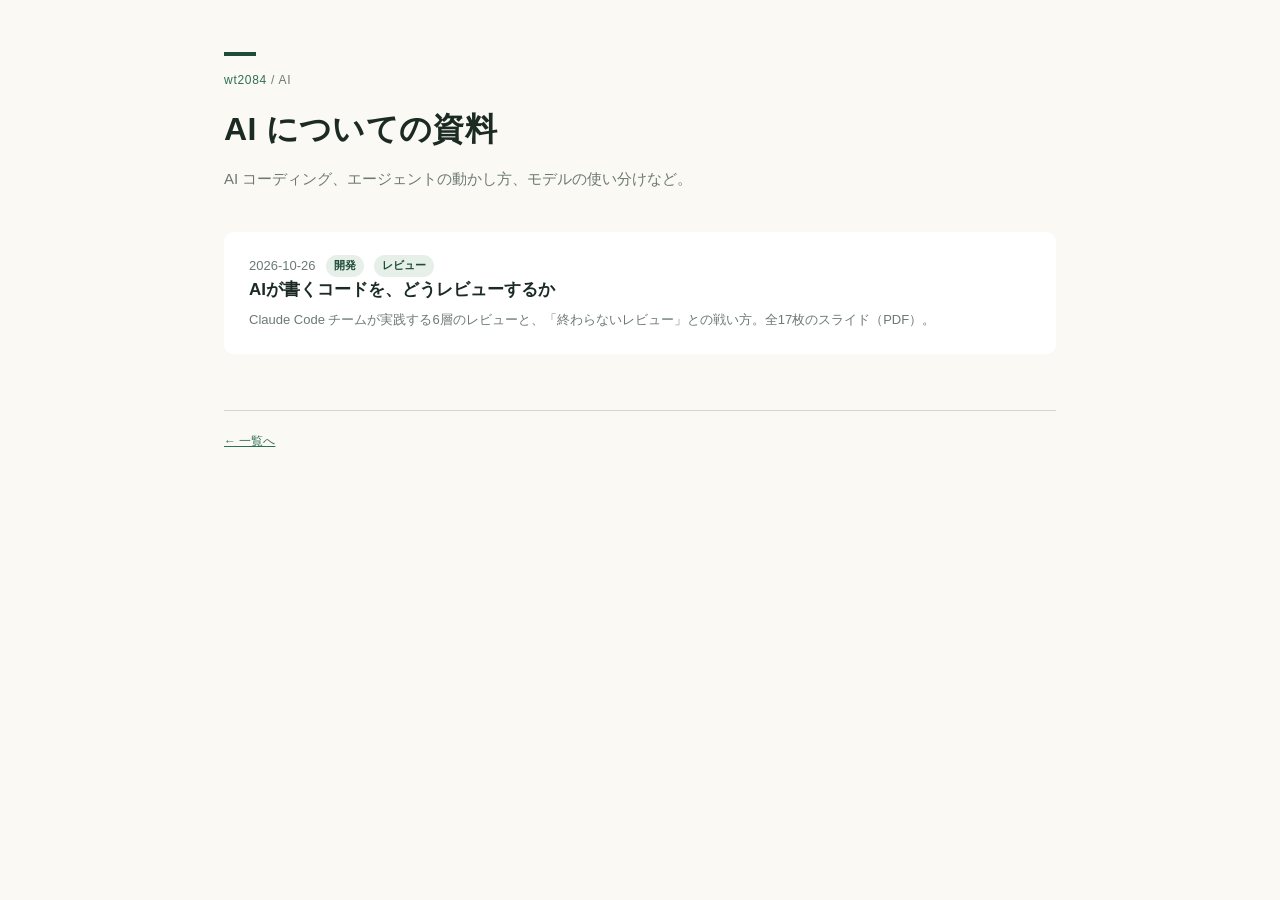
==== ai/index.html @ 4d9fa49a "公開: サイトの雛形とAIコードレビューの資料(全17枚)" ====
<!DOCTYPE html>
<html lang="ja">
<head>
<meta charset="utf-8">
<meta name="viewport" content="width=device-width, initial-scale=1">
<title>AI についての資料 — wt2084</title>
<meta name="description" content="AI コーディング、エージェント、モデルの使い分けについてまとめた資料と記事。">
<link rel="stylesheet" href="/assets/site.css">

<meta property="og:type" content="website">
<meta property="og:site_name" content="wt2084">
<meta property="og:title" content="AI についての資料 — wt2084">
<meta property="og:description" content="AI コーディング、エージェント、モデルの使い分けについてまとめた資料と記事。">
<meta property="og:url" content="https://wt2084.github.io/ai/">
<meta property="og:image" content="https://wt2084.github.io/ogp.png">
<meta name="twitter:card" content="summary_large_image">
<meta name="twitter:image" content="https://wt2084.github.io/ogp.png">
</head>
<body>
<div class="wrap">

  <div class="bar"></div>
  <p class="kicker"><a href="/" style="text-decoration:none">wt2084</a>  /  AI</p>

  <h1>AI についての資料</h1>

  <p class="lead">
    AI コーディング、エージェントの動かし方、モデルの使い分けなど。
  </p>

  <ul class="list">
    <li>
      <a class="item" href="/ai/code-review-2026-10/">
        <p class="meta"><span>2026-10-26</span><span class="tag">開発</span><span class="tag">レビュー</span></p>
        <h3>AIが書くコードを、どうレビューするか</h3>
        <p>Claude Code チームが実践する6層のレビューと、「終わらないレビュー」との戦い方。全17枚のスライド（PDF）。</p>
      </a>
    </li>
  </ul>

  <footer>
    <a href="/">← 一覧へ</a>
  </footer>

</div>
</body>
</html>
---- assets/site.css ----
:root{
  --bg:#FBF9F4; --ink:#1B2A23; --muted:#6C7A72;
  --green:#1E4B3A; --green-mid:#2F6F55; --pale:#E6EFE8;
  --sand:#F1ECE1; --amber:#A9641F; --amber-pale:#F7EADA; --line:#D9D3C5;
}
*{box-sizing:border-box}
html{-webkit-text-size-adjust:100%}
body{
  margin:0; background:var(--bg); color:var(--ink);
  font-family:"ヒラギノ角ゴシック","Hiragino Sans","Noto Sans JP","Yu Gothic",sans-serif;
  line-height:1.75;
}
a{color:var(--green-mid)}
.wrap{max-width:880px; margin:0 auto; padding:52px 24px 88px}
.bar{width:32px;height:4px;background:var(--green);margin-bottom:14px}
.kicker{font-size:12px;color:var(--muted);letter-spacing:.06em;margin:0 0 16px;text-transform:none}
h1{font-size:32px;line-height:1.4;margin:0 0 14px;letter-spacing:.01em}
h1 a{color:inherit;text-decoration:none}
.lead{color:var(--muted);font-size:15px;margin:0 0 40px;max-width:44em}
h2{font-size:15px;margin:52px 0 14px;padding-left:12px;border-left:4px solid var(--green)}
.list{margin:0;padding:0;list-style:none}
.item{
  display:block;text-decoration:none;color:inherit;
  background:#fff;border-radius:10px;padding:22px 24px;margin-bottom:14px;
  border:1px solid transparent;transition:border-color .15s ease;
}
.item:hover{border-color:var(--green-mid)}
.meta{font-size:11.5px;color:var(--muted);margin:0 0 8px;display:flex;gap:10px;flex-wrap:wrap}
.tag{
  display:inline-block;padding:1px 8px;border-radius:999px;
  background:var(--pale);color:var(--green);font-size:11px;font-weight:600;
}
.tag.amber{background:var(--amber-pale);color:var(--amber)}
.item h3{font-size:17px;margin:0 0 6px;line-height:1.5}
.item p{margin:0;font-size:13px;color:var(--muted);line-height:1.7}
.empty{
  background:#fff;border-radius:10px;padding:26px 24px;
  color:var(--muted);font-size:13px;
}
.actions{display:flex;flex-wrap:wrap;gap:12px;margin:0 0 40px}
.btn{
  display:inline-block;padding:12px 20px;border-radius:8px;
  background:var(--green);color:#fff;text-decoration:none;font-size:14.5px;font-weight:600;
}
.btn.ghost{background:transparent;color:var(--green);border:1px solid var(--green)}
.frame{
  width:100%;height:78vh;min-height:420px;border:1px solid var(--line);
  border-radius:10px;background:#fff;
}
.shots{display:grid;grid-template-columns:1fr 1fr;gap:14px;margin-top:16px}
.shots img{width:100%;height:auto;display:block;border-radius:8px;border:1px solid var(--line)}
.note{font-size:12px;color:var(--muted);margin-top:18px}
footer{margin-top:56px;padding-top:20px;border-top:1px solid var(--line);color:var(--muted);font-size:12px}
footer a{color:var(--green-mid)}
@media (max-width:600px){
  .wrap{padding:34px 18px 64px}
  h1{font-size:23px}
  .shots{grid-template-columns:1fr}
  .frame{height:62vh}
  .item{padding:18px}
}
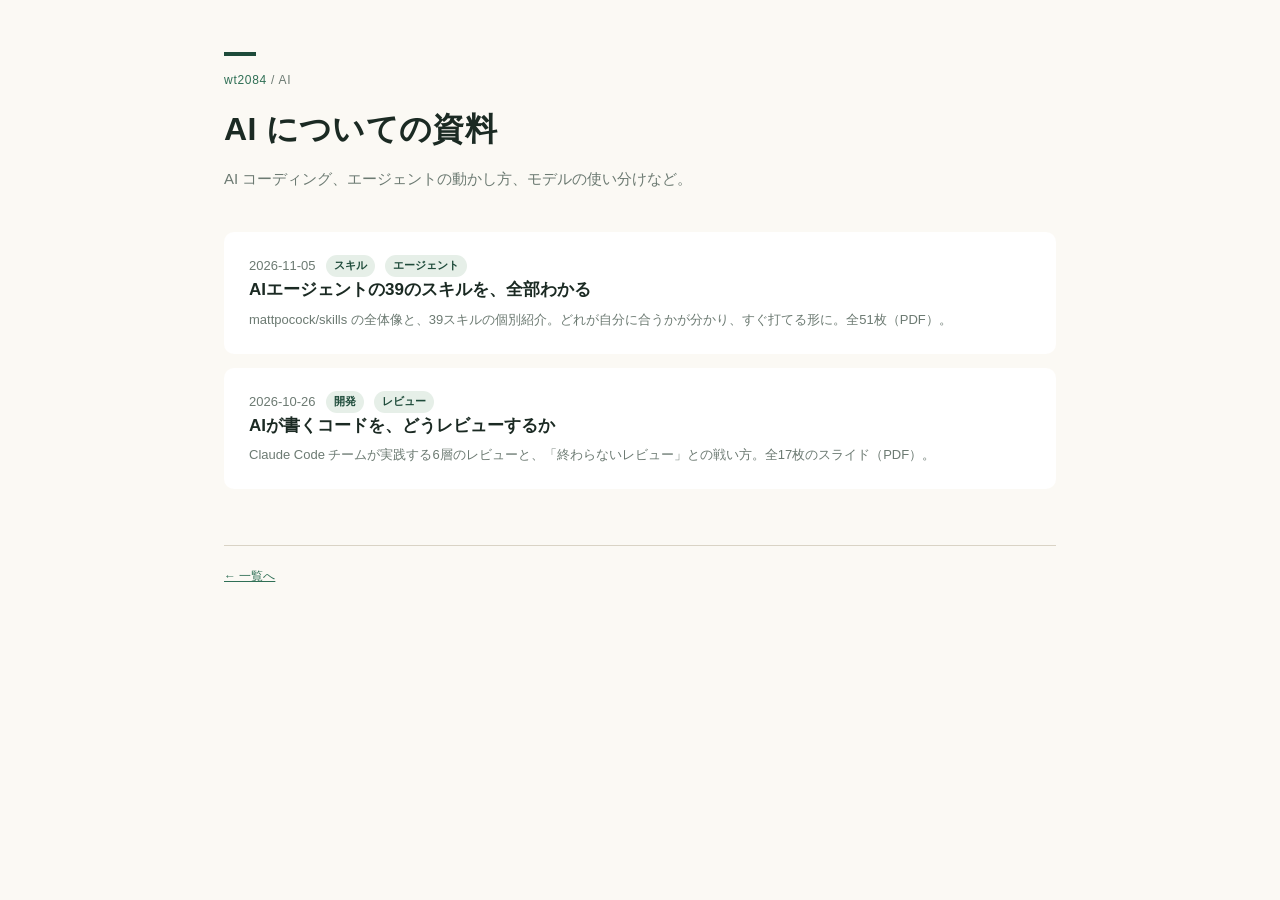
==== commit 70af8972: "追加: mattpocock/skills のガイド(全51枚)と一覧の更新" ====
--- a/ai/index.html
+++ b/ai/index.html
@@ -30,6 +30,13 @@
 
   <ul class="list">
     <li>
+      <a class="item" href="/ai/mattpocock-skills-2026-11/">
+        <p class="meta"><span>2026-11-05</span><span class="tag">スキル</span><span class="tag">エージェント</span></p>
+        <h3>AIエージェントの39のスキルを、全部わかる</h3>
+        <p>mattpocock/skills の全体像と、39スキルの個別紹介。どれが自分に合うかが分かり、すぐ打てる形に。全51枚（PDF）。</p>
+      </a>
+    </li>
+    <li>
       <a class="item" href="/ai/code-review-2026-10/">
         <p class="meta"><span>2026-10-26</span><span class="tag">開発</span><span class="tag">レビュー</span></p>
         <h3>AIが書くコードを、どうレビューするか</h3>
